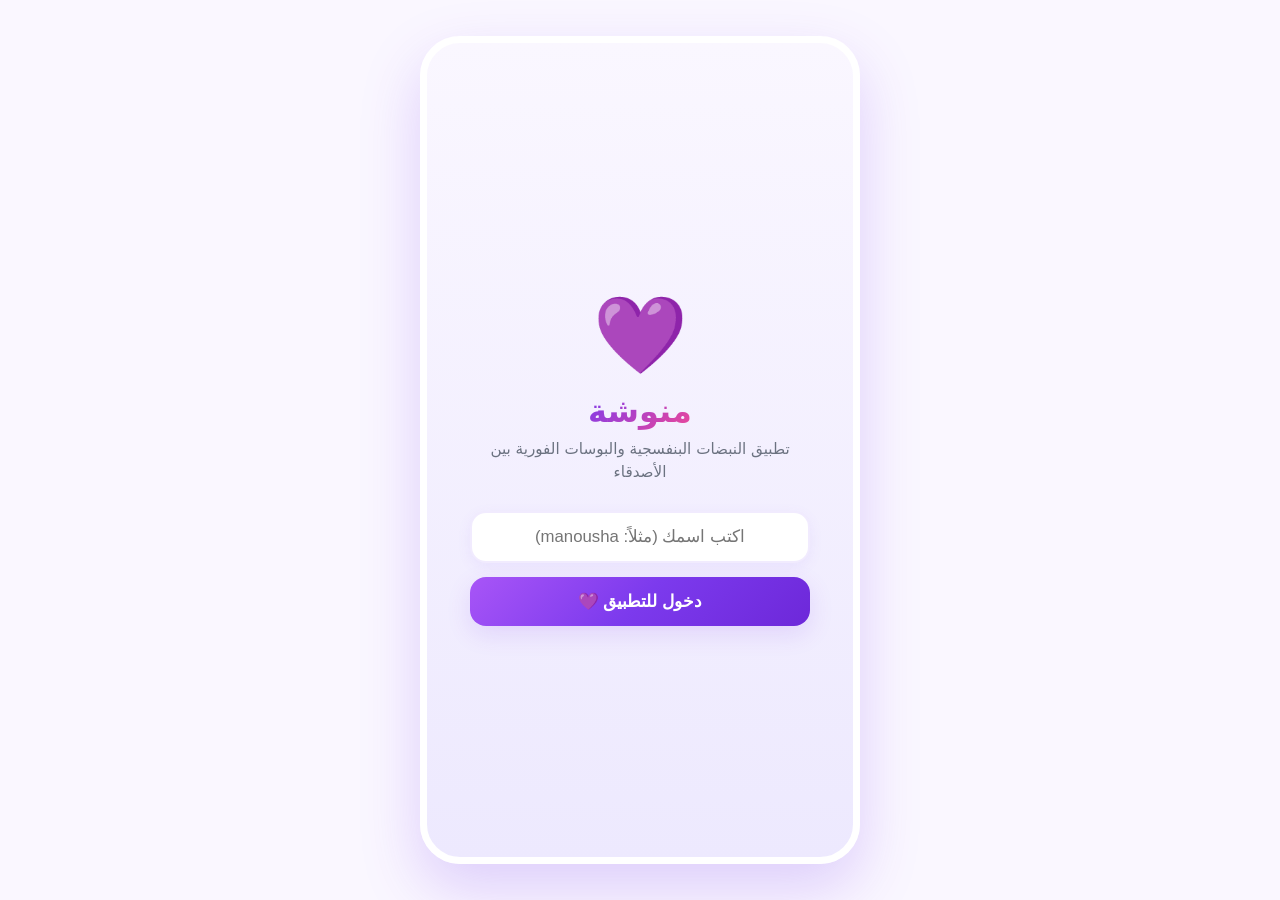
==== manousha.html @ d2ea0961 "Update Manousha v8 - manousha.html" ====
<!DOCTYPE html>
<html lang="ar" dir="rtl">
<head>
  <meta charset="UTF-8">
  <meta name="viewport" content="width=device-width, initial-scale=1.0, maximum-scale=1.0, user-scalable=no, viewport-fit=cover">
  <title>منوشة 💜</title>
  
  <link rel="manifest" href="./manifest.json">
  <meta name="theme-color" content="#8B5CF6">
  <meta name="apple-mobile-web-app-capable" content="yes">
  <meta name="apple-mobile-web-app-status-bar-style" content="black-translucent">
  <meta name="apple-mobile-web-app-title" content="منوشة">
  <link rel="apple-touch-icon" href="./icon-192.png">
  <link rel="icon" type="image/png" href="./icon-192.png">

  <link rel="stylesheet" href="./style.css?v=9">
</head>
<body>

  <!-- SVG Gradient Definitions -->
  <svg style="width:0;height:0;position:absolute;" aria-hidden="true" focusable="false">
    <linearGradient id="purple-heart-grad" x1="0%" y1="0%" x2="0%" y2="100%">
      <stop offset="0%" stop-color="#C084FC" />
      <stop offset="45%" stop-color="#9333EA" />
      <stop offset="100%" stop-color="#6B21A8" />
    </linearGradient>
    <linearGradient id="charge-grad" x1="0%" y1="0%" x2="100%" y2="100%">
      <stop offset="0%" stop-color="#EC4899" />
      <stop offset="100%" stop-color="#A855F7" />
    </linearGradient>
  </svg>

  <div class="app-container">

    <!-- NATIVE NOTIFICATION PROMPT MODAL (APPEARS ON FIRST LAUNCH / HOME SCREEN) -->
    <div id="notifPromptModal" class="notif-prompt-modal hidden">
      <div class="notif-modal-card">
        <div class="notif-modal-icon">🔔</div>
        <h2 class="notif-modal-title">تفعيل إشعارات ورنات منوشة</h2>
        <p class="notif-modal-desc">
          لتصلك نبضات وبوسات أصدقائك ويرن هاتفك حتى وشاشة الهاتف مقفلة، يرجى الضغط على الزر أدناه ثم اختيار <strong>"سماح" (Allow)</strong> في رسالة النظام الرسمية.
        </p>
        <button id="btnAllowNotifsModal" class="btn-modal-allow">
          <span>السماح بجميع أنواع الإشعارات 🔔</span>
        </button>
        <button id="btnLaterNotifsModal" class="btn-modal-later">لاحقاً</button>
      </div>
    </div>

    <!-- Floating hearts & kisses container -->
    <div id="floatingContainer" class="floating-container"></div>

    <!-- Fullscreen Giant Kiss Celebration Overlay -->
    <div id="giantKissOverlay" class="giant-kiss-overlay hidden">
      <div class="kiss-fx-glow"></div>
      <div class="giant-kiss-icon">💋</div>
      <div id="giantKissText" class="giant-kiss-title">بوسة عملاقة 💋</div>
      <div id="giantKissSub" class="giant-kiss-sub">من @user لك 💜</div>
      <button id="btnCloseGiantKiss" class="btn-close-kiss">إغلاق ✕</button>
    </div>

    <!-- Big overlay when regular heart is received -->
    <div id="receivedOverlay" class="received-overlay hidden">
      <div class="received-heart-icon">💜</div>
      <div id="receivedSender" class="received-text">@user أرسل لك نبضة بنفسجية</div>
    </div>

    <!-- Pull to Refresh Indicator -->
    <div id="pullRefreshIndicator" class="pull-refresh-indicator hidden">
      <span>🔄</span>
      <span>جاري التحديث...</span>
    </div>

    <!-- SCREEN 1: FIRST-TIME REGISTRATION ONLY -->
    <section id="screenRegister" class="onboarding-screen hidden">
      <div class="onboarding-logo">💜</div>
      <h1 class="onboarding-title">منوشة</h1>
      <p class="onboarding-desc">تطبيق النبضات البنفسجية والبوسات الفورية بين الأصدقاء</p>
      
      <div class="onboarding-box">
        <input id="regInput" type="text" class="primary-input" placeholder="اكتب اسمك (مثلاً: manousha)" autocorrect="off" autocapitalize="none">
        <div id="regError" style="color:#EF4444; font-size:0.85rem; font-weight:700;" class="hidden"></div>
        <button id="btnSaveUser" class="btn-submit">دخول للتطبيق 💜</button>
      </div>
    </section>

    <!-- SCREEN 2: MAIN APP (DAILY USE) -->
    <section id="screenMain" class="hidden" style="flex:1; display:flex; flex-direction:column;">
      
      <!-- Top Header -->
      <header class="app-header">
        <div class="my-user-info">
          <span id="cloudDot" class="cloud-dot" title="متصل بالسحابة"></span>
          <span class="app-brand-name">منوشة 💜</span>
          <span id="displayUsername" class="user-badge">@user</span>
        </div>
        <div class="header-actions">
          <button id="btnRefresh" class="icon-header-btn" title="تحديث البيانات">
            <svg width="17" height="17" viewBox="0 0 24 24" fill="none" stroke="currentColor" stroke-width="2.5" stroke-linecap="round" stroke-linejoin="round">
              <path d="M21.5 2v6h-6M21.34 15.57a10 10 0 1 1-.57-8.38l5.67-5.67"/>
            </svg>
            <span>تحديث</span>
          </button>
          <button id="btnEnableNotifs" class="icon-header-btn" title="تفعيل الإشعارات عند قفل الشاشة">
            <span>🔔</span>
          </button>
          <button id="btnResetAccount" class="icon-header-btn" title="تغيير اليوزر">
            <span>⚙️</span>
          </button>
        </div>
      </header>

      <!-- Lock Screen Notification Tip Banner (Expandable/Dismissible) -->
      <div id="lockscreenBanner" class="lockscreen-banner">
        <div class="lockscreen-content">
          <div class="lockscreen-text">
            <strong>🔔 لتصلك الإشعارات وشاشة هاتفك مقفلة:</strong>
            <span>أضف التطبيق للشاشة الرئيسية (زر المشاركة ⎋ ثم إضافة للشاشة الرئيسية) وفعّل الإشعارات.</span>
          </div>
          <button id="btnDismissLockscreenBanner" class="btn-dismiss-banner">فهمت ✓</button>
        </div>
      </div>

      <!-- Navigation Tabs (3 Tabs) -->
      <nav class="nav-tabs">
        <button id="tabHeart" class="tab-btn active">
          <span>💜</span>
          <span>القلب</span>
        </button>
        <button id="tabFriends" class="tab-btn">
          <span>👥</span>
          <span>الأصدقاء</span>
          <span id="tabBadge" class="badge-dot hidden"></span>
        </button>
        <button id="tabKisses" class="tab-btn">
          <span>💋</span>
          <span>البوسات</span>
          <span id="tabKissBadge" class="badge-dot hidden"></span>
        </button>
      </nav>

      <!-- TAB 1: HEART SCREEN -->
      <div id="viewHeart" class="tab-view" style="flex:1; display:flex; flex-direction:column;">
        <!-- PROMINENT INCOMING REQUEST BANNER -->
        <div id="incomingBanner" class="incoming-alert-banner hidden">
          <div class="alert-info">
            <span id="bannerTitle" class="alert-title">👋 طلب إضافة جديد</span>
            <span id="bannerSub" class="alert-sub">@user يريد إضافتك في منوشة</span>
          </div>
          <div class="alert-actions">
            <button id="btnAcceptReq" class="btn-accept">قبول ✓</button>
            <button id="btnDeclineReq" class="btn-decline">✕</button>
          </div>
        </div>

        <!-- Add Friend Box -->
        <div class="add-friend-box">
          <input id="inputFriendName" type="text" class="add-input" placeholder="ابحث بالحرف (مثلاً: m) أو اكتب اليوزر" autocorrect="off" autocapitalize="none">
          <button id="btnAddFriend" class="btn-add-action">إضافة +</button>
        </div>
        <!-- Autocomplete Suggestions Dropdown -->
        <div id="suggestionsBox" class="suggestions-box hidden"></div>
        <div id="addFeedback" class="add-feedback hidden"></div>

        <!-- Current Friend Pill -->
        <div id="friendPill" class="active-friend-pill hidden">
          <span>صديقك:</span>
          <strong id="friendPillName">@friend</strong>
          <span>💜</span>
        </div>

        <!-- Stats Counters -->
        <div class="stats-row">
          <div class="stat-item">أرسلت: <span id="statSent">0</span></div>
          <div class="stat-item">•</div>
          <div class="stat-item">استلمت: <span id="statReceived">0</span></div>
          <div class="stat-item">•</div>
          <div class="stat-item">بوسات: <span id="statKisses">0</span> 💋</div>
        </div>

        <!-- Big Purple Heart Button with 3-Second Long Press Charging Ring -->
        <div class="heart-stage">
          <div class="heart-ring-wrapper">
            <svg class="charge-svg" viewBox="0 0 260 260">
              <circle class="charge-bg-circle" cx="130" cy="130" r="118" />
              <circle id="chargeProgressCircle" class="charge-bar-circle" cx="130" cy="130" r="118" />
            </svg>
            <button id="heartBtn" class="main-heart-btn" aria-label="أرسل قلب أو بوسة">
              <svg viewBox="0 0 24 24">
                <path d="M12 21.35l-1.45-1.32C5.4 15.36 2 12.28 2 8.5 2 5.42 4.42 3 7.5 3c1.74 0 3.41.81 4.5 2.09C13.09 3.81 14.76 3 16.5 3 19.58 3 22 5.42 22 8.5c0 3.78-3.4 6.86-8.55 11.54L12 21.35z"/>
              </svg>
            </button>
          </div>
        </div>

        <!-- Prompt Text -->
        <div id="heartPromptText" class="heart-prompt-text">
          اضغط لنبضة بنفسجية 💜 • علّق 3 ثواني لبوسة عملاقة 💋
        </div>
      </div>

      <!-- TAB 2: FRIENDS LIST PAGE -->
      <div id="viewFriends" class="tab-view friends-page hidden">
        <!-- Incoming Requests Section -->
        <div id="sectionRequests" class="section-card hidden">
          <div class="section-heading">
            <span>طلبات الإضافة الواردة</span>
            <span style="color:var(--primary)">🔔</span>
          </div>
          <div id="requestsList"></div>
        </div>

        <!-- My Friends Section -->
        <div class="section-card">
          <div class="section-heading">
            <span>الأصدقاء المضافون</span>
            <span id="friendsCountBadge" class="counter-badge">0</span>
          </div>
          <div id="friendsList"></div>
          <div id="emptyFriendsMsg" class="empty-state">
            لا يوجد أصدقاء مضافون بعد.<br>
            اكتب يوزر صديقك في خانة الإضافة بالأعلى أو شارك رابطك معه!
          </div>
        </div>

        <!-- Share My Link Section -->
        <div class="section-card" style="text-align:center; padding:18px;">
          <div style="font-size:0.9rem; font-weight:700; margin-bottom:4px;">يوزرك في منوشة: <strong id="shareUnameText" style="color:var(--primary)">@user</strong></div>
          <p style="font-size:0.8rem; color:var(--text-secondary); margin-bottom:12px;">أرسل الرابط لأصحابك ليضيفوك فوراً ويبادلوك القلوب والبوسات</p>
          <button id="btnShareMyLink" class="btn-action-primary" style="width:100%; padding:12px;">
            <span>مشاركة الرابط واليوزر</span>
            <span>🔗</span>
          </button>
        </div>
      </div>

      <!-- TAB 3: KISSES PAGE (بوسات منوشة والصوت) -->
      <div id="viewKisses" class="tab-view kisses-page hidden">
        
        <!-- Direct Kiss Card -->
        <div class="section-card kiss-card-highlight">
          <div class="section-heading">
            <span>إرسال بوسة سريعة 💋</span>
            <button id="btnQuickKissSound" class="btn-sound-preview" title="تجربة صوت البوسة">🔊 استماع للصوت</button>
          </div>
          <p style="font-size:0.82rem; color:var(--text-secondary); margin-bottom:12px;">
            أرسل بوسة عملاقة لصديقك بصوت بوسة ورنة فورية على جهازه
          </p>
          <button id="btnSendDirectKiss" class="btn-action-kiss">
            <span>أرسل بوسة عملاقة الآن 💋</span>
          </button>
        </div>

        <!-- Custom Voice Kiss Recorder -->
        <div class="section-card">
          <div class="section-heading">
            <span>سجّل بوسة بصوتك 🎙️</span>
            <span style="font-size:0.8rem; color:var(--primary); font-weight:700;">جديد!</span>
          </div>
          <p style="font-size:0.8rem; color:var(--text-secondary); margin-bottom:12px;">
            سجّل صوتك وأنت ترسل بوسة حقيقية (حتى 3 ثواني) لتصل لصديقك ويستمع لصوتك الحقيقي!
          </p>
          
          <div class="voice-recorder-box">
            <div id="recordStatusText" class="record-status-text">جاهز للتسجيل 🎙️</div>
            <div class="recorder-controls">
              <button id="btnStartRecord" class="btn-record">
                <span class="rec-dot"></span>
                <span>تسجيل صوتك</span>
              </button>
              <button id="btnPlayMyVoice" class="btn-play-voice hidden">
                <span>استماع ▶️</span>
              </button>
            </div>
            <div id="voiceSendSection" class="hidden" style="margin-top:10px;">
              <button id="btnSendVoiceKiss" class="btn-action-primary" style="width:100%;">
                <span>إرسال البوسة بصوتك لصديقك 🚀</span>
              </button>
            </div>
          </div>
        </div>

        <!-- Kisses Inbox / Log -->
        <div class="section-card">
          <div class="section-heading">
            <span>صندوق البوسات المستلمة 📬</span>
            <span id="kissesCountBadge" class="counter-badge">0</span>
          </div>
          <div id="kissesInboxList"></div>
          <div id="emptyKissesMsg" class="empty-state">
            لم تستلم أي بوسات بعد.<br>
            ستظهر كل البوسات المستلمة هنا لتستمع لأصواتها في أي وقت!
          </div>
        </div>

      </div>

    </section>

  </div>

  <script src="./app.js?v=9"></script>
</body>
</html>
---- style.css ----
:root {
  --primary: #8B5CF6;
  --primary-dark: #7C3AED;
  --primary-deep: #6D28D9;
  --primary-light: #DDD6FE;
  --primary-ultralight: #FAF7FF;
  --accent-pink: #EC4899;
  --primary-gradient: linear-gradient(135deg, #A855F7 0%, #7C3AED 50%, #6D28D9 100%);
  --bg-gradient: linear-gradient(180deg, #FAF7FF 0%, #EDE9FE 100%);
  --text-main: #1F1934;
  --text-secondary: #6B7280;
  --card-bg: #FFFFFF;
  --border-light: rgba(139, 92, 246, 0.12);
  --shadow-sm: 0 4px 14px rgba(139, 92, 246, 0.08);
  --shadow-md: 0 8px 24px rgba(124, 58, 237, 0.14);
  --shadow-heart: 0 16px 45px rgba(124, 58, 237, 0.42);
  --radius-pill: 9999px;
}

* {
  box-sizing: border-box;
  margin: 0;
  padding: 0;
  -webkit-tap-highlight-color: transparent;
  user-select: none;
}

body {
  font-family: -apple-system, BlinkMacSystemFont, "SF Pro Rounded", "SF Pro Display", "Segoe UI", Roboto, system-ui, sans-serif;
  background: #FAF7FF;
  color: var(--text-main);
  direction: rtl;
  overflow: hidden;
  height: 100vh;
  height: 100dvh;
  display: flex;
  justify-content: center;
  align-items: center;
}

.app-container {
  width: 100%;
  max-width: 440px;
  height: 100%;
  max-height: 900px;
  background: var(--bg-gradient);
  display: flex;
  flex-direction: column;
  position: relative;
  overflow: hidden;
  box-shadow: 0 20px 45px rgba(124, 58, 237, 0.12);
  padding: 16px 18px env(safe-area-inset-bottom, 16px);
}

@media (min-width: 500px) {
  .app-container {
    height: 92vh;
    border-radius: 40px;
    border: 7px solid #FFFFFF;
    box-shadow: 0 25px 60px rgba(124, 58, 237, 0.22);
  }
}

.hidden {
  display: none !important;
}

/* Header */
.app-header {
  display: flex;
  justify-content: space-between;
  align-items: center;
  padding: 4px 0 10px;
}

.my-user-info {
  display: flex;
  align-items: center;
  gap: 8px;
  font-size: 1.15rem;
  font-weight: 800;
}

.app-brand-name {
  background: linear-gradient(135deg, #7C3AED 0%, #EC4899 100%);
  -webkit-background-clip: text;
  -webkit-text-fill-color: transparent;
  font-weight: 900;
  letter-spacing: -0.3px;
}

.user-badge {
  background: #EDE9FE;
  color: var(--primary-deep);
  padding: 2px 8px;
  border-radius: 10px;
  font-size: 0.8rem;
  font-weight: 700;
}

.cloud-dot {
  width: 9px;
  height: 9px;
  border-radius: 50%;
  background: #10B981;
  display: inline-block;
  box-shadow: 0 0 10px #10B981;
}

.header-actions {
  display: flex;
  align-items: center;
  gap: 6px;
}

.icon-header-btn {
  background: #FFFFFF;
  border: 1px solid var(--border-light);
  color: var(--primary-deep);
  padding: 6px 10px;
  border-radius: 12px;
  font-size: 0.82rem;
  font-weight: 800;
  cursor: pointer;
  display: flex;
  align-items: center;
  gap: 4px;
  box-shadow: var(--shadow-sm);
  transition: transform 0.15s, background 0.15s;
}

.icon-header-btn:active {
  transform: scale(0.92);
  background: #EDE9FE;
}

.icon-header-btn svg {
  transition: transform 0.5s ease;
}

.icon-header-btn.spinning svg {
  animation: rotateSpin 0.7s linear infinite;
}

@keyframes rotateSpin {
  100% { transform: rotate(360deg); }
}

/* Lock Screen Notification Banner */
.lockscreen-banner {
  background: #FFFFFF;
  border: 1px solid rgba(139, 92, 246, 0.2);
  border-radius: 14px;
  padding: 8px 12px;
  margin-bottom: 10px;
  box-shadow: var(--shadow-sm);
  animation: fadeInDown 0.3s ease;
}

.lockscreen-content {
  display: flex;
  align-items: center;
  justify-content: space-between;
  gap: 8px;
}

.lockscreen-text {
  font-size: 0.75rem;
  color: var(--text-secondary);
  line-height: 1.35;
}

.lockscreen-text strong {
  color: var(--primary-deep);
  display: block;
}

.btn-dismiss-banner {
  background: #EDE9FE;
  color: var(--primary-deep);
  border: none;
  padding: 5px 10px;
  border-radius: 8px;
  font-size: 0.75rem;
  font-weight: 800;
  cursor: pointer;
  white-space: nowrap;
}

/* Pull to Refresh Indicator */
.pull-refresh-indicator {
  position: absolute;
  top: 10px;
  left: 50%;
  transform: translateX(-50%);
  background: rgba(46, 16, 101, 0.9);
  backdrop-filter: blur(12px);
  color: #FFF;
  padding: 8px 18px;
  border-radius: 20px;
  font-size: 0.85rem;
  font-weight: 700;
  display: flex;
  align-items: center;
  gap: 8px;
  z-index: 999;
  box-shadow: 0 8px 24px rgba(0, 0, 0, 0.2);
  animation: fadeInDown 0.25s ease;
}

@keyframes fadeInDown {
  from { opacity: 0; transform: translate(-50%, -10px); }
  to { opacity: 1; transform: translate(-50%, 0); }
}

/* Nav Tabs (3 Tabs) */
.nav-tabs {
  display: flex;
  background: rgba(139, 92, 246, 0.08);
  padding: 4px;
  border-radius: 16px;
  margin-bottom: 12px;
  gap: 4px;
}

.tab-btn {
  flex: 1;
  border: none;
  background: transparent;
  padding: 9px 0;
  border-radius: 12px;
  font-size: 0.9rem;
  font-weight: 800;
  color: var(--text-secondary);
  cursor: pointer;
  position: relative;
  transition: all 0.2s cubic-bezier(0.34, 1.56, 0.64, 1);
  display: flex;
  align-items: center;
  justify-content: center;
  gap: 5px;
}

.tab-btn.active {
  background: #FFFFFF;
  color: var(--primary-deep);
  box-shadow: 0 4px 12px rgba(124, 58, 237, 0.15);
  transform: translateY(-1px);
}

.badge-dot {
  width: 7px;
  height: 7px;
  background: #EF4444;
  border-radius: 50%;
  position: absolute;
  top: 7px;
  right: 14px;
}

.tab-view {
  overflow-y: auto;
  -webkit-overflow-scrolling: touch;
}

/* INCOMING REQUEST BANNER */
.incoming-alert-banner {
  background: #FFFFFF;
  border: 2px solid var(--primary);
  border-radius: 18px;
  padding: 12px 14px;
  margin-bottom: 10px;
  box-shadow: 0 8px 24px rgba(139, 92, 246, 0.2);
  display: flex;
  align-items: center;
  justify-content: space-between;
  gap: 12px;
  animation: slideDown 0.3s cubic-bezier(0.34, 1.56, 0.64, 1);
}

@keyframes slideDown {
  from { transform: translateY(-16px); opacity: 0; }
  to { transform: translateY(0); opacity: 1; }
}

.alert-info {
  display: flex;
  flex-direction: column;
}

.alert-title {
  font-size: 0.92rem;
  font-weight: 800;
  color: var(--text-main);
}

.alert-sub {
  font-size: 0.78rem;
  color: var(--text-secondary);
}

.alert-actions {
  display: flex;
  gap: 8px;
}

.btn-accept {
  background: #10B981;
  color: #FFF;
  border: none;
  padding: 7px 14px;
  border-radius: 10px;
  font-size: 0.85rem;
  font-weight: 800;
  cursor: pointer;
}

.btn-decline {
  background: #F3F4F6;
  color: #6B7280;
  border: none;
  padding: 7px 10px;
  border-radius: 10px;
  font-size: 0.85rem;
  cursor: pointer;
}

/* Simple Add Friend Box */
.add-friend-box {
  background: #FFFFFF;
  border: 1px solid var(--border-light);
  border-radius: 16px;
  padding: 5px 6px 5px 12px;
  display: flex;
  align-items: center;
  gap: 8px;
  box-shadow: var(--shadow-sm);
  margin-bottom: 6px;
}

.add-input {
  flex: 1;
  border: none;
  outline: none;
  font-size: 0.92rem;
  color: var(--text-main);
  background: transparent;
  padding: 6px 0;
}

.btn-add-action {
  background: var(--primary-gradient);
  color: #FFF;
  border: none;
  padding: 8px 16px;
  border-radius: 12px;
  font-size: 0.85rem;
  font-weight: 800;
  cursor: pointer;
  white-space: nowrap;
  box-shadow: 0 4px 10px rgba(124, 58, 237, 0.25);
  transition: transform 0.15s;
}

.btn-add-action:active {
  transform: scale(0.95);
}

/* User Autocomplete Suggestions Box */
.suggestions-box {
  background: #FFFFFF;
  border-radius: 16px;
  box-shadow: 0 10px 30px rgba(124, 58, 237, 0.14);
  margin-top: -2px;
  margin-bottom: 10px;
  max-height: 180px;
  overflow-y: auto;
  border: 1px solid var(--border-light);
  animation: fadeInDown 0.2s ease;
  z-index: 50;
  position: relative;
}

.suggestion-item {
  display: flex;
  align-items: center;
  justify-content: space-between;
  padding: 10px 14px;
  border-bottom: 1px solid #F3F4F6;
  cursor: pointer;
  transition: background 0.15s;
}

.suggestion-item:last-child {
  border-bottom: none;
}

.suggestion-item:active {
  background: #F5F3FF;
}

.suggestion-name {
  font-size: 0.92rem;
  font-weight: 800;
  color: var(--text-main);
  display: flex;
  align-items: center;
  gap: 6px;
}

.btn-suggest-add {
  background: #EDE9FE;
  color: var(--primary-deep);
  border: 1px solid rgba(139, 92, 246, 0.2);
  padding: 4px 10px;
  border-radius: 8px;
  font-size: 0.78rem;
  font-weight: 800;
  cursor: pointer;
}

.add-feedback {
  font-size: 0.82rem;
  font-weight: 700;
  text-align: center;
  margin-bottom: 8px;
}

.add-feedback.success { color: #10B981; }
.add-feedback.error { color: #EF4444; }

/* Active Friend Pill */
.active-friend-pill {
  background: #FFFFFF;
  border: 1px solid var(--border-light);
  padding: 6px 16px;
  border-radius: var(--radius-pill);
  font-size: 0.88rem;
  font-weight: 700;
  color: var(--primary-deep);
  box-shadow: var(--shadow-sm);
  display: inline-flex;
  align-items: center;
  gap: 6px;
  margin-bottom: 6px;
  align-self: center;
}

/* Stats Counter */
.stats-row {
  display: flex;
  justify-content: center;
  gap: 12px;
  margin-bottom: 8px;
}

.stat-item {
  font-size: 0.84rem;
  font-weight: 700;
  color: var(--text-secondary);
}

.stat-item span {
  color: var(--primary-deep);
  font-size: 0.98rem;
  font-weight: 800;
}

/* Big Heart Stage with 3-Second Charge Progress Ring */
.heart-stage {
  flex: 1;
  display: flex;
  align-items: center;
  justify-content: center;
  position: relative;
  min-height: 250px;
}

.heart-ring-wrapper {
  position: relative;
  width: 250px;
  height: 250px;
  display: flex;
  align-items: center;
  justify-content: center;
}

.charge-svg {
  position: absolute;
  top: 0;
  left: 0;
  width: 100%;
  height: 100%;
  transform: rotate(-90deg);
  pointer-events: none;
}

.charge-bg-circle {
  stroke: rgba(139, 92, 246, 0.12);
  stroke-width: 7;
  fill: none;
}

.charge-bar-circle {
  stroke: url(#charge-grad);
  stroke-width: 8;
  fill: none;
  stroke-linecap: round;
  stroke-dasharray: 741.4;
  stroke-dashoffset: 741.4; /* fully hidden initially */
  transition: stroke-dashoffset 0.08s linear;
}

.main-heart-btn {
  background: none;
  border: none;
  cursor: pointer;
  outline: none;
  filter: drop-shadow(0 16px 36px rgba(124, 58, 237, 0.42));
  transition: transform 0.2s cubic-bezier(0.34, 1.56, 0.64, 1), filter 0.2s;
  z-index: 5;
  display: flex;
  align-items: center;
  justify-content: center;
}

.main-heart-btn svg {
  width: 195px;
  height: 195px;
  fill: url(#purple-heart-grad);
  transition: transform 0.1s ease;
}

.main-heart-btn.charging {
  filter: drop-shadow(0 20px 48px rgba(236, 72, 153, 0.6));
}

.main-heart-btn:active:not(.charging) {
  transform: scale(0.92);
}

.heart-prompt-text {
  text-align: center;
  font-size: 0.82rem;
  color: var(--text-secondary);
  font-weight: 600;
  padding-bottom: 6px;
  transition: color 0.2s, transform 0.2s;
}

.heart-prompt-text.charging-prompt {
  color: var(--accent-pink);
  font-weight: 800;
  transform: scale(1.05);
}

/* Floating Elements (Hearts & Kisses) */
.floating-container {
  position: absolute;
  inset: 0;
  pointer-events: none;
  overflow: hidden;
  z-index: 10;
}

.floating-heart {
  position: absolute;
  bottom: 45%;
  left: 50%;
  font-size: 38px;
  animation: floatUp 1.3s cubic-bezier(0.2, 0.8, 0.4, 1) forwards;
  pointer-events: none;
}

@keyframes floatUp {
  0% { opacity: 1; transform: translate(calc(-50% + var(--dx, 0px)), 0) scale(1); }
  100% { opacity: 0; transform: translate(calc(-50% + var(--dx, 0px) * 1.5), -380px) scale(1.8); }
}

/* Received Normal Heart Overlay */
.received-overlay {
  position: absolute;
  top: 50%;
  left: 50%;
  transform: translate(-50%, -50%);
  background: rgba(255, 255, 255, 0.95);
  backdrop-filter: blur(20px);
  -webkit-backdrop-filter: blur(20px);
  padding: 32px 36px;
  border-radius: 32px;
  text-align: center;
  box-shadow: 0 24px 50px rgba(124, 58, 237, 0.25);
  z-index: 100;
  display: flex;
  flex-direction: column;
  align-items: center;
  gap: 14px;
  animation: popIn 0.35s cubic-bezier(0.34, 1.56, 0.64, 1);
}

@keyframes popIn {
  from { transform: translate(-50%, -50%) scale(0.8); opacity: 0; }
  to { transform: translate(-50%, -50%) scale(1); opacity: 1; }
}

.received-heart-icon {
  font-size: 72px;
  animation: heartThrob 0.6s ease infinite alternate;
}

.received-text {
  font-size: 1.15rem;
  font-weight: 800;
  color: var(--text-main);
}

/* FULLSCREEN GIANT KISS CELEBRATION OVERLAY */
.giant-kiss-overlay {
  position: fixed;
  inset: 0;
  background: radial-gradient(circle at center, rgba(147, 51, 234, 0.94) 0%, rgba(91, 33, 182, 0.98) 100%);
  backdrop-filter: blur(25px);
  -webkit-backdrop-filter: blur(25px);
  z-index: 9999;
  display: flex;
  flex-direction: column;
  align-items: center;
  justify-content: center;
  color: #FFFFFF;
  text-align: center;
  padding: 24px;
  animation: kissOverlayAppear 0.4s cubic-bezier(0.34, 1.56, 0.64, 1);
}

@keyframes kissOverlayAppear {
  0% { opacity: 0; transform: scale(0.85); }
  100% { opacity: 1; transform: scale(1); }
}

.giant-kiss-icon {
  font-size: 120px;
  animation: giantKissPulse 0.8s cubic-bezier(0.34, 1.56, 0.64, 1) infinite alternate;
  filter: drop-shadow(0 15px 35px rgba(236, 72, 153, 0.6));
  margin-bottom: 12px;
}

@keyframes giantKissPulse {
  0% { transform: scale(0.9) rotate(-4deg); }
  100% { transform: scale(1.22) rotate(4deg); }
}

.giant-kiss-title {
  font-size: 2.2rem;
  font-weight: 900;
  color: #FFFFFF;
  margin-bottom: 6px;
  text-shadow: 0 4px 20px rgba(0, 0, 0, 0.3);
}

.giant-kiss-sub {
  font-size: 1.2rem;
  font-weight: 700;
  color: #DDD6FE;
  margin-bottom: 24px;
}

.btn-close-kiss {
  background: rgba(255, 255, 255, 0.2);
  color: #FFF;
  border: 1px solid rgba(255, 255, 255, 0.4);
  padding: 10px 24px;
  border-radius: var(--radius-pill);
  font-size: 1rem;
  font-weight: 800;
  cursor: pointer;
  backdrop-filter: blur(10px);
}

/* Sections & Cards */
.section-card {
  background: var(--card-bg);
  border: 1px solid var(--border-light);
  border-radius: 20px;
  padding: 14px 16px;
  margin-bottom: 12px;
  box-shadow: var(--shadow-sm);
}

.kiss-card-highlight {
  border: 2px solid rgba(236, 72, 153, 0.3);
  background: linear-gradient(180deg, #FFFFFF 0%, #FAF5FF 100%);
}

.section-heading {
  display: flex;
  justify-content: space-between;
  align-items: center;
  font-size: 0.95rem;
  font-weight: 800;
  color: var(--text-main);
  margin-bottom: 8px;
}

.counter-badge {
  background: #EDE9FE;
  color: var(--primary-deep);
  padding: 2px 8px;
  border-radius: 10px;
  font-size: 0.8rem;
  font-weight: 800;
}

.empty-state {
  text-align: center;
  color: var(--text-secondary);
  font-size: 0.85rem;
  line-height: 1.5;
  padding: 16px 8px;
}

.btn-action-primary {
  background: var(--primary-gradient);
  color: #FFF;
  border: none;
  padding: 11px 18px;
  border-radius: 14px;
  font-size: 0.92rem;
  font-weight: 800;
  cursor: pointer;
  display: inline-flex;
  align-items: center;
  justify-content: center;
  gap: 8px;
  box-shadow: var(--shadow-md);
  transition: transform 0.15s;
}

.btn-action-primary:active {
  transform: scale(0.96);
}

.btn-action-kiss {
  width: 100%;
  background: linear-gradient(135deg, #EC4899 0%, #A855F7 100%);
  color: #FFF;
  border: none;
  padding: 13px 18px;
  border-radius: 14px;
  font-size: 1rem;
  font-weight: 800;
  cursor: pointer;
  box-shadow: 0 8px 24px rgba(236, 72, 153, 0.35);
  display: flex;
  align-items: center;
  justify-content: center;
  gap: 8px;
  transition: transform 0.15s;
}

.btn-action-kiss:active {
  transform: scale(0.96);
}

.btn-sound-preview {
  background: #EDE9FE;
  color: var(--primary-deep);
  border: none;
  padding: 4px 10px;
  border-radius: 8px;
  font-size: 0.78rem;
  font-weight: 800;
  cursor: pointer;
}

/* Voice Recorder Box */
.voice-recorder-box {
  background: #FAF7FF;
  border: 1px dashed var(--primary);
  border-radius: 16px;
  padding: 14px;
  text-align: center;
}

.record-status-text {
  font-size: 0.85rem;
  font-weight: 700;
  color: var(--primary-deep);
  margin-bottom: 10px;
}

.recorder-controls {
  display: flex;
  justify-content: center;
  align-items: center;
  gap: 10px;
}

.btn-record {
  background: #EF4444;
  color: #FFF;
  border: none;
  padding: 9px 18px;
  border-radius: 12px;
  font-size: 0.88rem;
  font-weight: 800;
  cursor: pointer;
  display: flex;
  align-items: center;
  gap: 8px;
  box-shadow: 0 4px 14px rgba(239, 68, 68, 0.3);
}

.btn-record.recording {
  background: #DC2626;
  animation: pulseRecording 1s infinite alternate;
}

@keyframes pulseRecording {
  from { transform: scale(1); }
  to { transform: scale(1.06); }
}

.rec-dot {
  width: 9px;
  height: 9px;
  background: #FFF;
  border-radius: 50%;
  display: inline-block;
}

.btn-play-voice {
  background: #10B981;
  color: #FFF;
  border: none;
  padding: 9px 16px;
  border-radius: 12px;
  font-size: 0.88rem;
  font-weight: 800;
  cursor: pointer;
}

/* Inbox Kisses List */
.kiss-item-card {
  display: flex;
  align-items: center;
  justify-content: space-between;
  padding: 11px 12px;
  background: #FAF7FF;
  border: 1px solid var(--border-light);
  border-radius: 14px;
  margin-bottom: 8px;
}

.kiss-item-info {
  display: flex;
  align-items: center;
  gap: 10px;
}

.kiss-item-avatar {
  font-size: 26px;
}

.kiss-item-meta {
  display: flex;
  flex-direction: column;
}

.kiss-item-from {
  font-size: 0.9rem;
  font-weight: 800;
  color: var(--text-main);
}

.kiss-item-time {
  font-size: 0.72rem;
  color: var(--text-secondary);
}

.btn-play-kiss-item {
  background: var(--primary-deep);
  color: #FFF;
  border: none;
  padding: 7px 12px;
  border-radius: 10px;
  font-size: 0.8rem;
  font-weight: 800;
  cursor: pointer;
}

/* Friend Item Card */
.friend-item-card {
  display: flex;
  align-items: center;
  justify-content: space-between;
  padding: 10px 12px;
  background: #FAF7FF;
  border: 1px solid var(--border-light);
  border-radius: 14px;
  margin-bottom: 8px;
}

.friend-item-name {
  font-size: 0.95rem;
  font-weight: 800;
  color: var(--text-main);
}

.friend-item-actions {
  display: flex;
  align-items: center;
  gap: 6px;
}

.btn-quick-heart {
  background: var(--primary-gradient);
  color: #FFF;
  border: none;
  padding: 6px 10px;
  border-radius: 8px;
  font-size: 0.8rem;
  font-weight: 800;
  cursor: pointer;
}

.btn-quick-kiss {
  background: linear-gradient(135deg, #EC4899 0%, #A855F7 100%);
  color: #FFF;
  border: none;
  padding: 6px 10px;
  border-radius: 8px;
  font-size: 0.8rem;
  font-weight: 800;
  cursor: pointer;
}

.btn-del-friend {
  background: transparent;
  color: #9CA3AF;
  border: none;
  padding: 4px;
  font-size: 0.9rem;
  cursor: pointer;
}

/* Onboarding / Register */
.onboarding-screen {
  flex: 1;
  display: flex;
  flex-direction: column;
  align-items: center;
  justify-content: center;
  text-align: center;
  padding: 20px 10px;
}

.onboarding-logo {
  font-size: 76px;
  margin-bottom: 12px;
  animation: heartThrob 1s ease infinite alternate;
}

.onboarding-title {
  font-size: 2rem;
  font-weight: 900;
  background: linear-gradient(135deg, #7C3AED 0%, #EC4899 100%);
  -webkit-background-clip: text;
  -webkit-text-fill-color: transparent;
  margin-bottom: 8px;
}

.onboarding-desc {
  font-size: 0.95rem;
  color: var(--text-secondary);
  margin-bottom: 28px;
  line-height: 1.5;
  max-width: 320px;
}

.onboarding-box {
  width: 100%;
  max-width: 340px;
  display: flex;
  flex-direction: column;
  gap: 14px;
}

.primary-input {
  width: 100%;
  background: #FFFFFF;
  border: 2px solid var(--border-light);
  border-radius: 16px;
  padding: 14px 18px;
  font-size: 1.05rem;
  text-align: center;
  outline: none;
  color: var(--text-main);
  box-shadow: var(--shadow-sm);
  transition: border-color 0.2s;
}

.primary-input:focus {
  border-color: var(--primary);
}

.btn-submit {
  width: 100%;
  background: var(--primary-gradient);
  color: #FFF;
  border: none;
  padding: 14px;
  border-radius: 16px;
  font-size: 1.05rem;
  font-weight: 800;
  cursor: pointer;
  box-shadow: var(--shadow-md);
  transition: transform 0.15s;
}

.btn-submit:active {
  transform: scale(0.96);
}

@keyframes heartThrob {
  0% { transform: scale(1); }
  100% { transform: scale(1.12); }
}
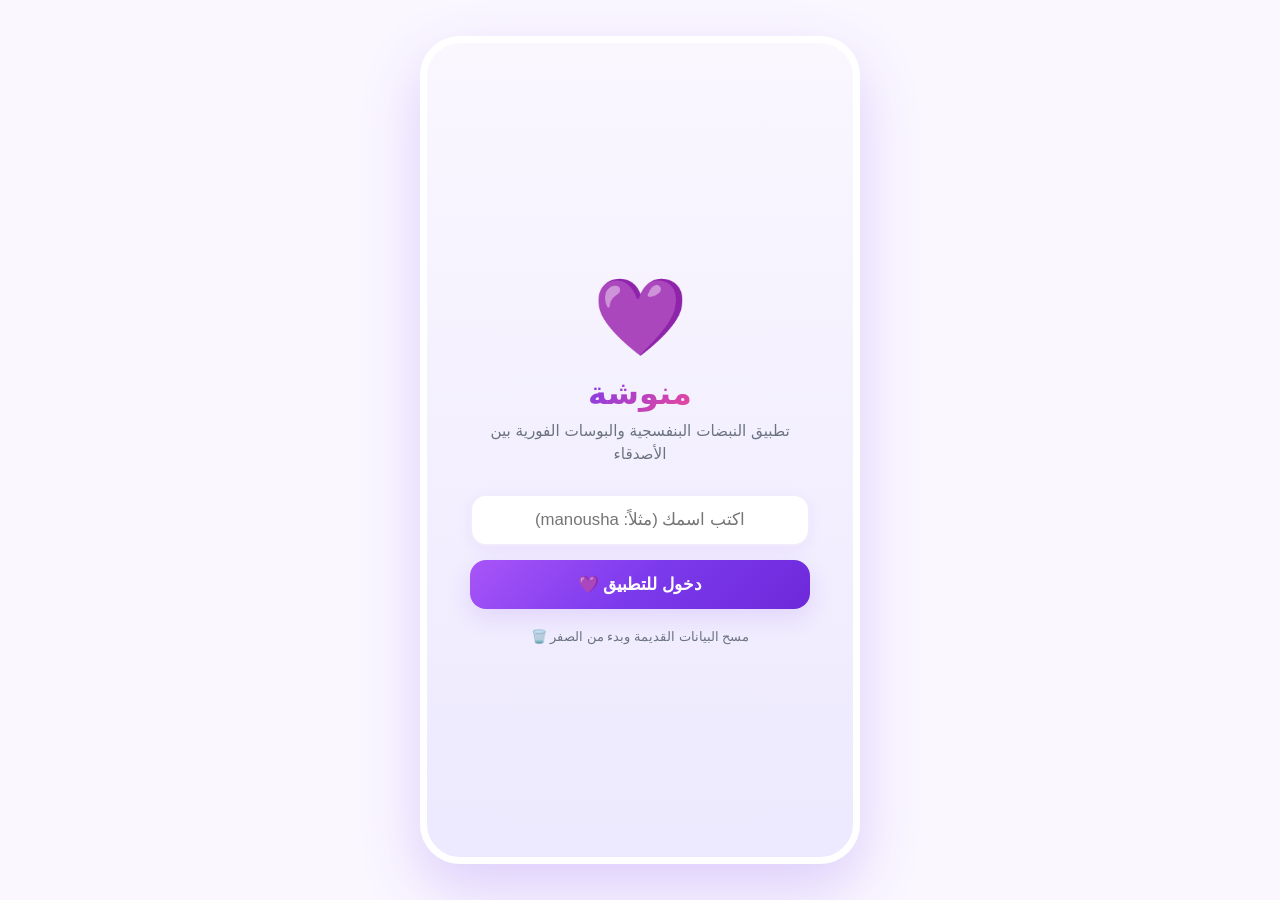
==== commit f281bd2b: "Update Manousha v8 - manousha.html" ====
--- a/manousha.html
+++ b/manousha.html
@@ -81,6 +81,7 @@
         <input id="regInput" type="text" class="primary-input" placeholder="اكتب اسمك (مثلاً: manousha)" autocorrect="off" autocapitalize="none">
         <div id="regError" style="color:#EF4444; font-size:0.85rem; font-weight:700;" class="hidden"></div>
         <button id="btnSaveUser" class="btn-submit">دخول للتطبيق 💜</button>
+        <button id="btnClearCacheBtn" type="button" style="background:none; border:none; color:var(--text-secondary); font-size:0.82rem; margin-top:6px; cursor:pointer;">مسح البيانات القديمة وبدء من الصفر 🗑️</button>
       </div>
     </section>
 
@@ -101,11 +102,11 @@
             </svg>
             <span>تحديث</span>
           </button>
-          <button id="btnEnableNotifs" class="icon-header-btn" title="تفعيل الإشعارات عند قفل الشاشة">
+          <button id="btnEnableNotifs" class="icon-header-btn" title="تفعيل الإشعارات ورنات القفل">
             <span>🔔</span>
           </button>
-          <button id="btnResetAccount" class="icon-header-btn" title="تغيير اليوزر">
-            <span>⚙️</span>
+          <button id="btnResetAccount" class="icon-header-btn" title="تسجيل خروج / حساب جديد">
+            <span>🚪 خروج</span>
           </button>
         </div>
       </header>
@@ -114,8 +115,8 @@
       <div id="lockscreenBanner" class="lockscreen-banner">
         <div class="lockscreen-content">
           <div class="lockscreen-text">
-            <strong>🔔 لتصلك الإشعارات وشاشة هاتفك مقفلة:</strong>
-            <span>أضف التطبيق للشاشة الرئيسية (زر المشاركة ⎋ ثم إضافة للشاشة الرئيسية) وفعّل الإشعارات.</span>
+            <strong>🔔 رنة وتنبيهات القفل مثل إنستغرام:</strong>
+            <span>لتضيء شاشتك ويصدر رنين عند كل بوسة وهاتفك طافئ: أضف التطبيق للشاشة الرئيسية (مشاركة ⎋ ثم إضافة للشاشة الرئيسية) 📲 وفعّل الإشعارات.</span>
           </div>
           <button id="btnDismissLockscreenBanner" class="btn-dismiss-banner">فهمت ✓</button>
         </div>
--- a/style.css
+++ b/style.css
@@ -1025,3 +1025,103 @@
   0% { transform: scale(1); }
   100% { transform: scale(1.12); }
 }
+
+/* NOTIFICATION PERMISSION PROMPT MODAL */
+.notif-prompt-modal {
+  position: fixed;
+  inset: 0;
+  background: rgba(15, 10, 30, 0.88);
+  backdrop-filter: blur(16px);
+  -webkit-backdrop-filter: blur(16px);
+  z-index: 10000;
+  display: flex;
+  align-items: center;
+  justify-content: center;
+  padding: 20px;
+  animation: fadeIn 0.25s ease;
+}
+
+@keyframes fadeIn {
+  from { opacity: 0; }
+  to { opacity: 1; }
+}
+
+.notif-modal-card {
+  width: 100%;
+  max-width: 360px;
+  background: #FFFFFF;
+  border-radius: 28px;
+  padding: 28px 22px;
+  text-align: center;
+  box-shadow: 0 25px 60px rgba(0, 0, 0, 0.35);
+  display: flex;
+  flex-direction: column;
+  align-items: center;
+  animation: scaleUp 0.3s cubic-bezier(0.34, 1.56, 0.64, 1);
+}
+
+@keyframes scaleUp {
+  from { transform: scale(0.85); opacity: 0; }
+  to { transform: scale(1); opacity: 1; }
+}
+
+.notif-modal-icon {
+  font-size: 58px;
+  margin-bottom: 12px;
+  animation: ringBell 1.5s infinite;
+}
+
+@keyframes ringBell {
+  0%, 100% { transform: rotate(0); }
+  10%, 30% { transform: rotate(14deg); }
+  20%, 40% { transform: rotate(-14deg); }
+  50% { transform: rotate(0); }
+}
+
+.notif-modal-title {
+  font-size: 1.25rem;
+  font-weight: 900;
+  color: var(--text-main);
+  margin-bottom: 8px;
+}
+
+.notif-modal-desc {
+  font-size: 0.86rem;
+  color: var(--text-secondary);
+  line-height: 1.55;
+  margin-bottom: 22px;
+}
+
+.notif-modal-desc strong {
+  color: var(--primary-deep);
+}
+
+.btn-modal-allow {
+  width: 100%;
+  background: var(--primary-gradient);
+  color: #FFF;
+  border: none;
+  padding: 14px 18px;
+  border-radius: 16px;
+  font-size: 1rem;
+  font-weight: 800;
+  cursor: pointer;
+  box-shadow: 0 8px 24px rgba(124, 58, 237, 0.35);
+  margin-bottom: 10px;
+  transition: transform 0.15s;
+}
+
+.btn-modal-allow:active {
+  transform: scale(0.96);
+}
+
+.btn-modal-later {
+  background: transparent;
+  border: none;
+  color: var(--text-secondary);
+  font-size: 0.85rem;
+  font-weight: 600;
+  cursor: pointer;
+  padding: 6px;
+}
+
